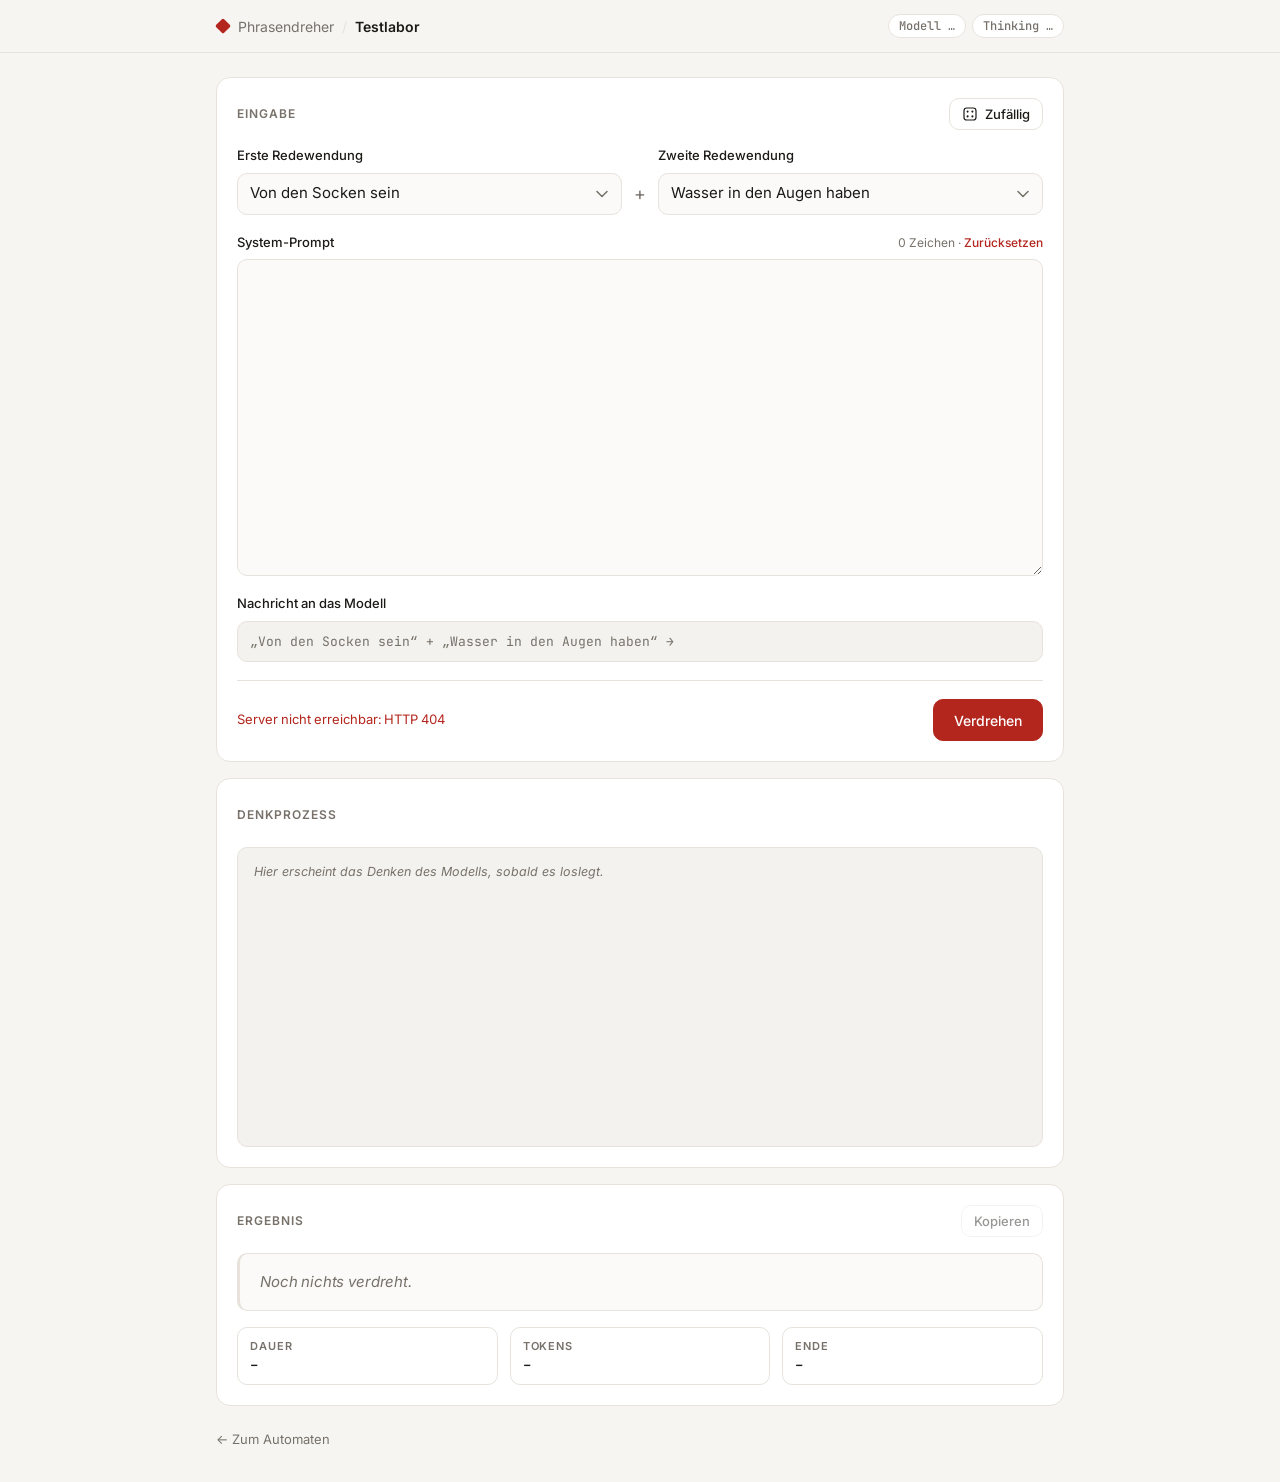
==== public/test.html @ 346e31f2 "Testlabor unter /test: Prompt ausprobieren mit Live-Denkprozess - Zwei Redewendungen wählen oder wür" ====
<!doctype html>
<html lang="de">
<head>
  <meta charset="utf-8">
  <meta name="viewport" content="width=device-width, initial-scale=1, viewport-fit=cover">
  <meta name="robots" content="noindex">
  <title>Testlabor · Phrasendreher</title>
  <link rel="icon" href="data:image/svg+xml,<svg xmlns='http://www.w3.org/2000/svg' viewBox='0 0 100 100'><rect x='8' y='8' width='84' height='84' rx='14' fill='%235a1a10' stroke='%23d9a945' stroke-width='6'/><path d='M50 22 64 50 50 78 36 50Z' fill='%23b3261e'/></svg>">
  <link rel="preconnect" href="https://fonts.googleapis.com">
  <link rel="preconnect" href="https://fonts.gstatic.com" crossorigin>
  <link href="https://fonts.googleapis.com/css2?family=Inter:wght@400;500;600&family=JetBrains+Mono:wght@400;500&display=swap" rel="stylesheet">
  <link rel="stylesheet" href="test.css">
</head>
<body>
  <header class="bar">
    <div class="brand">
      <span class="logo" aria-hidden="true"></span>
      <span>Phrasendreher</span>
      <span class="sep">/</span>
      <strong>Testlabor</strong>
    </div>
    <div class="chips">
      <span class="chip" id="modelChip">Modell …</span>
      <span class="chip" id="thinkChip">Thinking …</span>
    </div>
  </header>

  <main>
    <form id="form" class="card" autocomplete="off">
      <div class="card-head">
        <h2>Eingabe</h2>
        <button type="button" class="ghost" id="randomBtn">
          <svg viewBox="0 0 20 20" width="16" height="16" aria-hidden="true"><rect x="2.5" y="2.5" width="15" height="15" rx="3.5" fill="none" stroke="currentColor" stroke-width="1.5"/><circle cx="7" cy="7" r="1.3"/><circle cx="13" cy="13" r="1.3"/><circle cx="13" cy="7" r="1.3"/><circle cx="7" cy="13" r="1.3"/></svg>
          Zufällig
        </button>
      </div>

      <div class="pair">
        <div class="field">
          <label for="a">Erste Redewendung</label>
          <select id="a" required></select>
        </div>
        <span class="plus" aria-hidden="true">+</span>
        <div class="field">
          <label for="b">Zweite Redewendung</label>
          <select id="b" required></select>
        </div>
      </div>

      <div class="field">
        <div class="label-row">
          <label for="system">System-Prompt</label>
          <span class="hint"><span id="charCount">0</span> Zeichen · <button type="button" class="link" id="resetBtn">Zurücksetzen</button></span>
        </div>
        <textarea id="system" rows="14" spellcheck="false" maxlength="8000"></textarea>
      </div>

      <div class="field">
        <span class="label">Nachricht an das Modell</span>
        <div class="preview" id="userPreview">…</div>
      </div>

      <div class="actions">
        <span class="status" id="status" aria-live="polite"></span>
        <button type="button" class="secondary" id="stopBtn" hidden>Abbrechen</button>
        <button type="submit" class="primary" id="runBtn">Verdrehen</button>
      </div>
    </form>

    <section class="card">
      <div class="card-head">
        <h2>Denkprozess</h2>
        <span class="live" id="live" hidden><i></i> live</span>
      </div>
      <pre class="reasoning" id="reasoning" tabindex="0" aria-label="Denkprozess des Modells"><span class="placeholder">Hier erscheint das Denken des Modells, sobald es loslegt.</span></pre>
    </section>

    <section class="card">
      <div class="card-head">
        <h2>Ergebnis</h2>
        <button type="button" class="ghost" id="copyBtn" disabled>Kopieren</button>
      </div>
      <p class="result empty" id="result">Noch nichts verdreht.</p>
      <dl class="meta" id="meta">
        <div><dt>Dauer</dt><dd id="mTime">–</dd></div>
        <div><dt>Tokens</dt><dd id="mTokens">–</dd></div>
        <div><dt>Ende</dt><dd id="mFinish">–</dd></div>
      </dl>
      <details class="raw" id="rawBox" hidden>
        <summary>Rohantwort</summary>
        <pre id="raw"></pre>
      </details>
    </section>
  </main>

  <footer><a href="./">← Zum Automaten</a></footer>

  <script src="redewendungen.js"></script>
  <script src="dreher.js"></script>
  <script src="test.js"></script>
</body>
</html>
---- public/test.css ----
:root {
  --bg: #f6f5f2;
  --card: #ffffff;
  --text: #1c1a17;
  --muted: #77716a;
  --line: #e7e3dc;
  --field: #fbfaf8;
  --accent: #b3261e;
  --accent-ink: #ffffff;
  --focus: rgba(179, 38, 30, .18);
  --code: #f4f2ee;
  --sans: "Inter", system-ui, sans-serif;
  --mono: "JetBrains Mono", ui-monospace, SFMono-Regular, Menlo, monospace;
  color-scheme: light;
}
@media (prefers-color-scheme: dark) {
  :root {
    --bg: #121110;
    --card: #1a1917;
    --text: #efebe4;
    --muted: #958e85;
    --line: #2b2926;
    --field: #151413;
    --accent: #e0574b;
    --accent-ink: #1a0b09;
    --focus: rgba(224, 87, 75, .22);
    --code: #141312;
    color-scheme: dark;
  }
}

* { box-sizing: border-box; }

body {
  margin: 0;
  font: 400 15px/1.5 var(--sans);
  color: var(--text);
  background: var(--bg);
  -webkit-font-smoothing: antialiased;
}

/* ---------- Kopf ---------- */
.bar {
  position: sticky;
  top: 0;
  z-index: 2;
  display: flex;
  flex-wrap: wrap;
  gap: 10px 16px;
  align-items: center;
  justify-content: space-between;
  padding: max(14px, env(safe-area-inset-top)) max(16px, calc((100% - 880px) / 2 + 16px)) 14px;
  background: color-mix(in srgb, var(--bg) 85%, transparent);
  backdrop-filter: blur(10px);
  -webkit-backdrop-filter: blur(10px);
  border-bottom: 1px solid var(--line);
}
.brand { display: flex; align-items: center; gap: 8px; font-size: 14px; color: var(--muted); }
.brand strong { color: var(--text); font-weight: 600; }
.sep { color: var(--line); }
.logo {
  width: 14px;
  height: 14px;
  background: var(--accent);
  transform: rotate(45deg) scale(.8);
  border-radius: 2px;
}
.chips { display: flex; gap: 6px; flex-wrap: wrap; }
.chip {
  padding: 3px 10px;
  font: 500 12px var(--mono);
  color: var(--muted);
  background: var(--card);
  border: 1px solid var(--line);
  border-radius: 999px;
}

main {
  width: min(880px, 100%);
  margin: 0 auto;
  padding: 24px 16px 8px;
  display: grid;
  gap: 16px;
}

/* ---------- Karten ---------- */
.card {
  padding: 20px;
  background: var(--card);
  border: 1px solid var(--line);
  border-radius: 14px;
}
.card-head {
  display: flex;
  align-items: center;
  justify-content: space-between;
  gap: 12px;
  min-height: 32px;
  margin-bottom: 16px;
}
h2 {
  margin: 0;
  font-size: 12px;
  font-weight: 600;
  letter-spacing: .08em;
  text-transform: uppercase;
  color: var(--muted);
}

/* ---------- Felder ---------- */
form { display: grid; gap: 18px; }
form .card-head { margin-bottom: -2px; }

.field { display: grid; gap: 7px; min-width: 0; }
label, .label { font-size: 13px; font-weight: 500; }
.label-row { display: flex; align-items: baseline; justify-content: space-between; gap: 12px; }
.hint { font-size: 12px; color: var(--muted); font-variant-numeric: tabular-nums; }

.pair {
  display: grid;
  grid-template-columns: 1fr auto 1fr;
  align-items: end;
  gap: 12px;
}
.plus {
  height: 42px;
  display: grid;
  place-items: center;
  font-size: 18px;
  color: var(--muted);
}

select, textarea, .preview {
  width: 100%;
  font: inherit;
  color: var(--text);
  background: var(--field);
  border: 1px solid var(--line);
  border-radius: 10px;
  transition: border-color .15s, box-shadow .15s;
}
select {
  height: 42px;
  padding: 0 36px 0 12px;
  appearance: none;
  -webkit-appearance: none;
  text-overflow: ellipsis;
  background-image: url("data:image/svg+xml,%3Csvg xmlns='http://www.w3.org/2000/svg' width='12' height='8' viewBox='0 0 12 8'%3E%3Cpath d='M1 1.5 6 6.5l5-5' fill='none' stroke='%2377716a' stroke-width='1.5' stroke-linecap='round' stroke-linejoin='round'/%3E%3C/svg%3E");
  background-repeat: no-repeat;
  background-position: right 13px center;
  cursor: pointer;
}
textarea {
  padding: 12px;
  font: 13px/1.6 var(--mono);
  resize: vertical;
  min-height: 180px;
}
.preview {
  padding: 10px 12px;
  font: 13px/1.5 var(--mono);
  color: var(--muted);
  background: var(--code);
  overflow-wrap: anywhere;
}
select:focus, textarea:focus {
  outline: none;
  border-color: var(--accent);
  box-shadow: 0 0 0 4px var(--focus);
}

/* ---------- Knöpfe ---------- */
button {
  font: 500 14px var(--sans);
  cursor: pointer;
  border-radius: 10px;
  transition: background .15s, border-color .15s, opacity .15s, transform .05s;
}
button:active { transform: translateY(1px); }
button:disabled { opacity: .45; cursor: default; transform: none; }
button:focus-visible { outline: none; box-shadow: 0 0 0 4px var(--focus); }

.primary, .secondary {
  height: 42px;
  padding: 0 20px;
}
.primary {
  color: var(--accent-ink);
  background: var(--accent);
  border: 1px solid var(--accent);
}
.primary:hover:not(:disabled) { filter: brightness(1.06); }
.secondary {
  color: var(--text);
  background: transparent;
  border: 1px solid var(--line);
}
.secondary:hover { border-color: var(--muted); }
.ghost {
  display: inline-flex;
  align-items: center;
  gap: 7px;
  height: 32px;
  padding: 0 12px;
  font-size: 13px;
  color: var(--text);
  background: transparent;
  border: 1px solid var(--line);
}
.ghost svg { fill: currentColor; }
.ghost:hover:not(:disabled) { border-color: var(--muted); }
.link {
  padding: 0;
  font-size: 12px;
  color: var(--accent);
  background: none;
  border: 0;
  border-radius: 4px;
}

.actions {
  display: flex;
  align-items: center;
  justify-content: flex-end;
  gap: 10px;
  padding-top: 4px;
  border-top: 1px solid var(--line);
  padding-top: 18px;
}
.status { margin-right: auto; font-size: 13px; color: var(--muted); font-variant-numeric: tabular-nums; }
.status.error { color: var(--accent); }

/* ---------- Ausgabe ---------- */
.live {
  display: inline-flex;
  align-items: center;
  gap: 6px;
  font: 500 12px var(--mono);
  color: var(--accent);
}
.live i {
  width: 7px;
  height: 7px;
  border-radius: 50%;
  background: currentColor;
  animation: pulse 1.2s ease-in-out infinite;
}
@keyframes pulse { 50% { opacity: .25; } }
[hidden] { display: none !important; }

.reasoning {
  margin: 0;
  height: 300px;
  overflow-y: auto;
  padding: 14px 16px;
  font: 12.5px/1.65 var(--mono);
  color: var(--muted);
  white-space: pre-wrap;
  overflow-wrap: anywhere;
  background: var(--code);
  border: 1px solid var(--line);
  border-radius: 10px;
  scroll-behavior: auto;
}
.reasoning:focus-visible { outline: none; box-shadow: 0 0 0 4px var(--focus); }
.placeholder { font-family: var(--sans); font-style: italic; }

.result {
  margin: 0;
  padding: 18px 20px;
  font-size: clamp(20px, 4.4vw, 26px);
  font-weight: 600;
  line-height: 1.3;
  letter-spacing: -.01em;
  background: var(--field);
  border: 1px solid var(--line);
  border-left: 3px solid var(--accent);
  border-radius: 10px;
  overflow-wrap: anywhere;
}
.result.empty { font-size: 15px; font-weight: 400; color: var(--muted); font-style: italic; border-left-color: var(--line); }
.result.streaming::after { content: "▍"; color: var(--accent); animation: pulse 1s steps(2) infinite; }

.meta {
  display: grid;
  grid-template-columns: repeat(3, 1fr);
  gap: 12px;
  margin: 16px 0 0;
}
.meta div { padding: 10px 12px; border: 1px solid var(--line); border-radius: 10px; }
.meta dt { font-size: 11px; font-weight: 600; letter-spacing: .08em; text-transform: uppercase; color: var(--muted); }
.meta dd { margin: 2px 0 0; font: 500 14px var(--mono); }

.raw { margin-top: 14px; font-size: 13px; }
.raw summary { cursor: pointer; color: var(--muted); }
.raw pre {
  margin: 8px 0 0;
  padding: 12px;
  font: 12.5px/1.6 var(--mono);
  white-space: pre-wrap;
  background: var(--code);
  border: 1px solid var(--line);
  border-radius: 10px;
}

footer {
  width: min(880px, 100%);
  margin: 0 auto;
  padding: 16px 16px max(32px, env(safe-area-inset-bottom));
  font-size: 13px;
}
footer a { color: var(--muted); text-decoration: none; }
footer a:hover { color: var(--text); }

@media (max-width: 640px) {
  .card { padding: 16px; }
  .pair { grid-template-columns: 1fr; gap: 14px; }
  .plus { display: none; }
  .meta { grid-template-columns: 1fr 1fr 1fr; gap: 8px; }
  .meta div { padding: 8px 10px; }
  .actions .primary { flex: 1; }
  .status { flex-basis: 100%; order: -1; }
  .actions { flex-wrap: wrap; }
}

@media (prefers-reduced-motion: reduce) {
  *, *::before, *::after { animation: none !important; transition: none !important; }
}
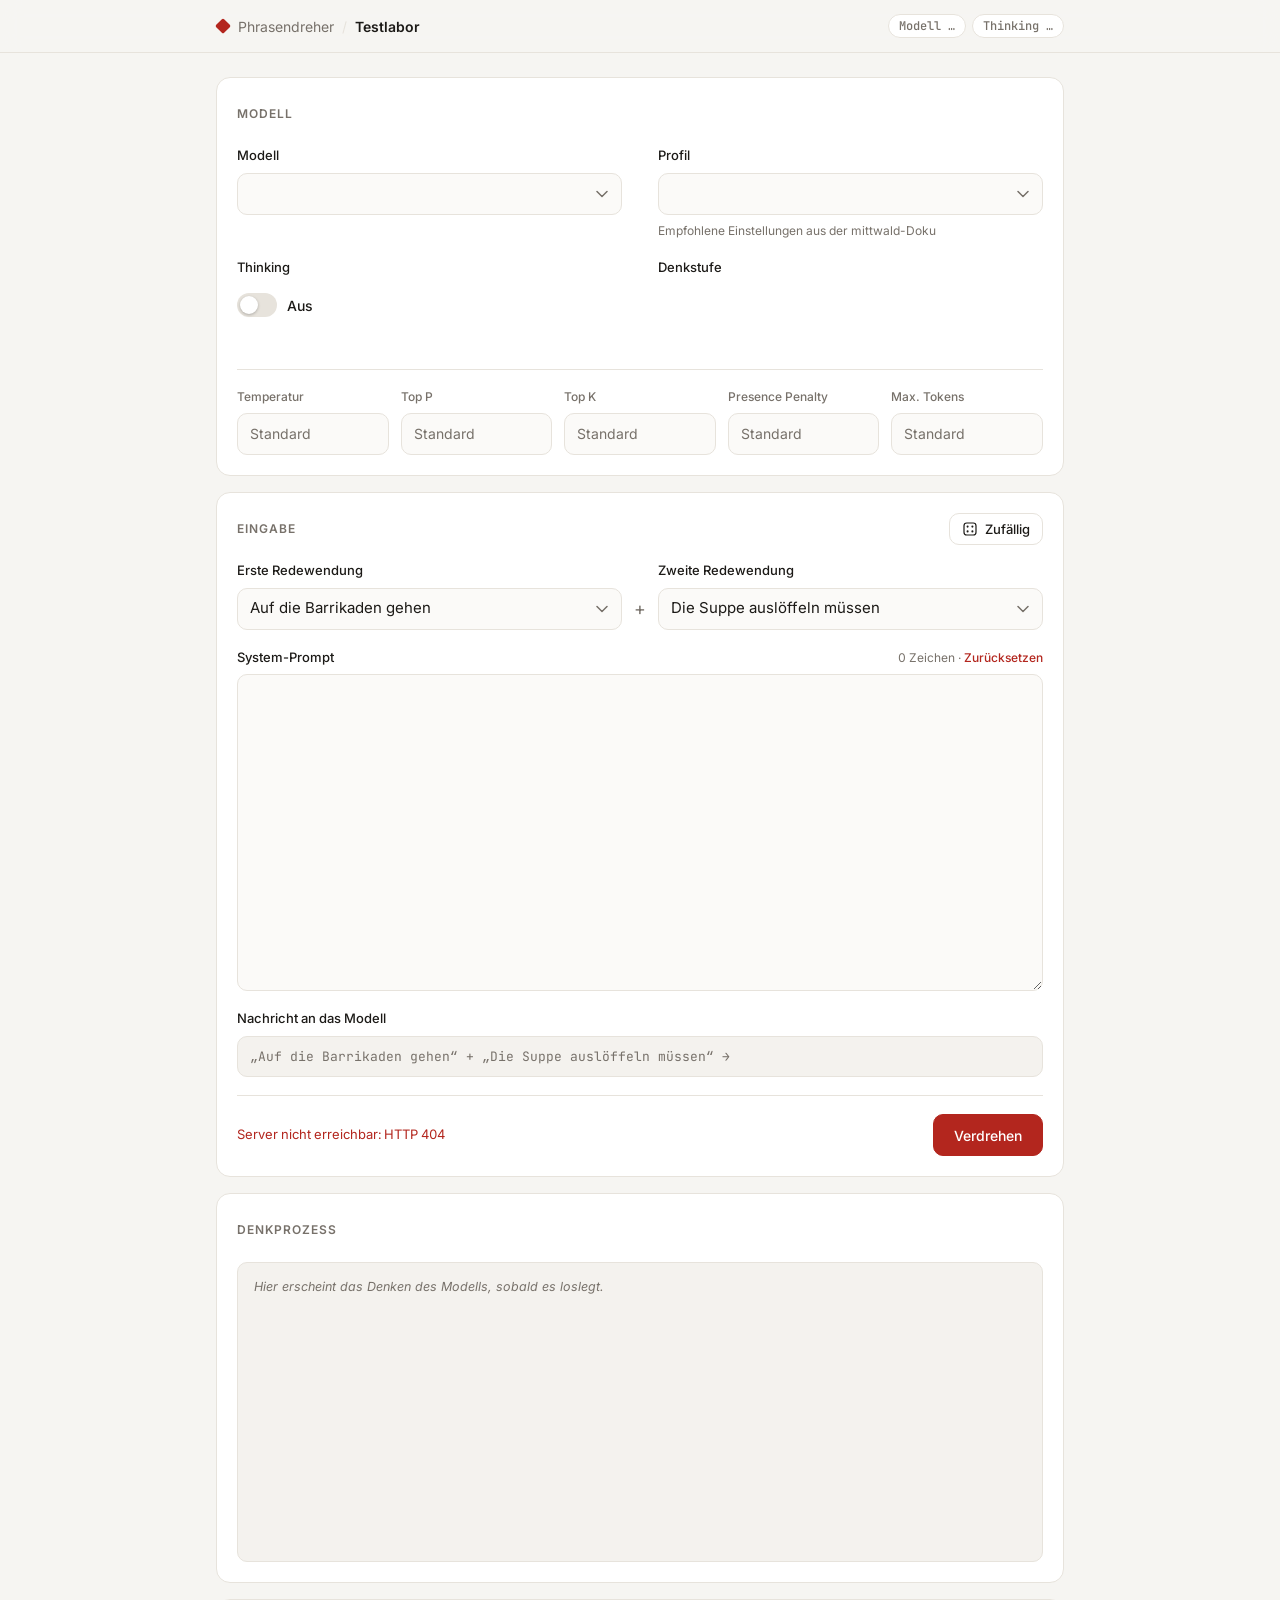
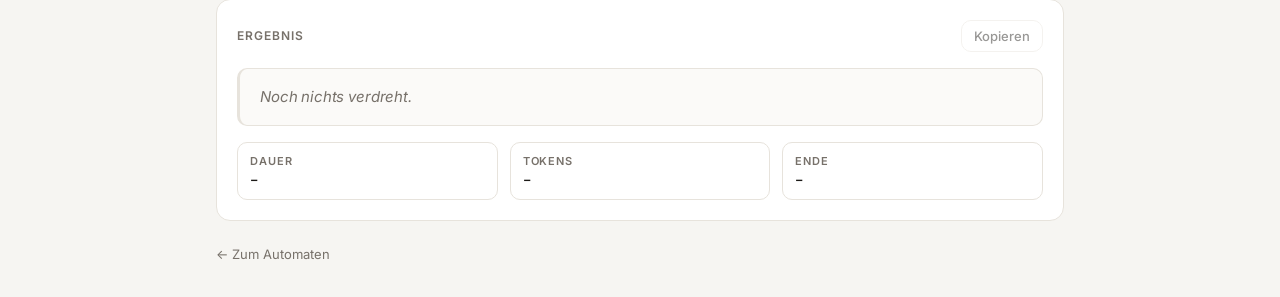
==== commit 9a7d89ee: "Testlabor: Modell-, Profil- und Denkstufen-Auswahl - Modellliste live aus /v1/models, angereichert ü" ====
--- a/public/test.html
+++ b/public/test.html
@@ -26,7 +26,68 @@
   </header>
 
   <main>
-    <form id="form" class="card" autocomplete="off">
+    <form id="form" class="stack" autocomplete="off" novalidate>
+    <section class="card" id="modelCard">
+      <div class="card-head">
+        <h2>Modell</h2>
+        <a class="ghost" id="docLink" href="#" target="_blank" rel="noopener" hidden>Doku ↗</a>
+      </div>
+
+      <div class="grid-2">
+        <div class="field">
+          <label for="model">Modell</label>
+          <select id="model"></select>
+          <span class="sub" id="modelInfo">&nbsp;</span>
+        </div>
+        <div class="field">
+          <label for="profile">Profil</label>
+          <select id="profile"></select>
+          <span class="sub">Empfohlene Einstellungen aus der mittwald-Doku</span>
+        </div>
+      </div>
+
+      <div class="grid-2">
+        <div class="field">
+          <span class="label" id="thinkingLabel">Thinking</span>
+          <label class="switch">
+            <input type="checkbox" id="thinking" aria-labelledby="thinkingLabel">
+            <span class="track" aria-hidden="true"></span>
+            <span class="switch-text" id="thinkingText">Aus</span>
+          </label>
+          <span class="sub" id="thinkingHint">&nbsp;</span>
+        </div>
+        <div class="field">
+          <span class="label" id="effortLabel">Denkstufe</span>
+          <div class="segmented" id="effort" role="radiogroup" aria-labelledby="effortLabel"></div>
+          <span class="sub" id="effortHint">&nbsp;</span>
+        </div>
+      </div>
+
+      <div class="params">
+        <div class="field">
+          <label for="p-temperature">Temperatur</label>
+          <input type="number" id="p-temperature" data-param="temperature" min="0" max="2" step="any" placeholder="Standard">
+        </div>
+        <div class="field">
+          <label for="p-top_p">Top P</label>
+          <input type="number" id="p-top_p" data-param="top_p" min="0" max="1" step="any" placeholder="Standard">
+        </div>
+        <div class="field">
+          <label for="p-top_k">Top K</label>
+          <input type="number" id="p-top_k" data-param="top_k" min="1" max="200" step="1" placeholder="Standard">
+        </div>
+        <div class="field">
+          <label for="p-presence_penalty">Presence Penalty</label>
+          <input type="number" id="p-presence_penalty" data-param="presence_penalty" min="-2" max="2" step="any" placeholder="Standard">
+        </div>
+        <div class="field">
+          <label for="p-max_tokens">Max. Tokens</label>
+          <input type="number" id="p-max_tokens" data-param="max_tokens" min="16" max="32768" step="256" placeholder="Standard">
+        </div>
+      </div>
+    </section>
+
+    <section class="card input-card">
       <div class="card-head">
         <h2>Eingabe</h2>
         <button type="button" class="ghost" id="randomBtn">
@@ -65,6 +126,7 @@
         <button type="button" class="secondary" id="stopBtn" hidden>Abbrechen</button>
         <button type="submit" class="primary" id="runBtn">Verdrehen</button>
       </div>
+    </section>
     </form>
 
     <section class="card">
--- a/public/test.css
+++ b/public/test.css
@@ -108,8 +108,90 @@
 }
 
 /* ---------- Felder ---------- */
-form { display: grid; gap: 18px; }
-form .card-head { margin-bottom: -2px; }
+.stack { display: grid; gap: 16px; }
+.input-card, #modelCard { display: grid; gap: 18px; }
+.input-card .card-head, #modelCard .card-head { margin-bottom: -2px; }
+
+.grid-2 { display: grid; grid-template-columns: 1fr 1fr; gap: 12px 36px; align-items: start; }
+.sub { font-size: 12px; color: var(--muted); min-height: 18px; }
+
+input[type="number"] {
+  width: 100%;
+  height: 42px;
+  padding: 0 12px;
+  font: 500 14px var(--mono);
+  color: var(--text);
+  background: var(--field);
+  border: 1px solid var(--line);
+  border-radius: 10px;
+  transition: border-color .15s, box-shadow .15s;
+}
+input[type="number"]::placeholder { color: var(--muted); font-family: var(--sans); font-weight: 400; }
+input[type="number"]:focus { outline: none; border-color: var(--accent); box-shadow: 0 0 0 4px var(--focus); }
+input:disabled, select:disabled { opacity: .55; cursor: not-allowed; }
+
+.params {
+  display: grid;
+  grid-template-columns: repeat(5, 1fr);
+  gap: 12px;
+  padding-top: 18px;
+  border-top: 1px solid var(--line);
+}
+.params label { font-size: 12px; color: var(--muted); }
+
+/* Schalter */
+.switch { display: inline-flex; align-items: center; gap: 10px; height: 42px; cursor: pointer; width: fit-content; }
+.switch input { position: absolute; opacity: 0; width: 1px; height: 1px; }
+.track {
+  position: relative;
+  width: 40px;
+  height: 24px;
+  border-radius: 999px;
+  background: var(--line);
+  transition: background .2s;
+}
+.track::after {
+  content: "";
+  position: absolute;
+  top: 3px;
+  left: 3px;
+  width: 18px;
+  height: 18px;
+  border-radius: 50%;
+  background: #fff;
+  box-shadow: 0 1px 3px rgba(0, 0, 0, .25);
+  transition: transform .2s;
+}
+.switch input:checked + .track { background: var(--accent); }
+.switch input:checked + .track::after { transform: translateX(16px); }
+.switch input:focus-visible + .track { box-shadow: 0 0 0 4px var(--focus); }
+.switch input:disabled + .track { opacity: .5; }
+.switch:has(input:disabled) { cursor: not-allowed; }
+.switch-text { font-size: 14px; font-weight: 500; }
+
+/* Segmentierte Auswahl */
+.segmented {
+  display: inline-flex;
+  width: fit-content;
+  height: 42px;
+  padding: 3px;
+  gap: 2px;
+  background: var(--field);
+  border: 1px solid var(--line);
+  border-radius: 10px;
+}
+.segmented button {
+  min-width: 72px;
+  padding: 0 14px;
+  font: 500 13px var(--mono);
+  color: var(--muted);
+  background: transparent;
+  border: 0;
+  border-radius: 7px;
+}
+.segmented button[aria-checked="true"] { color: var(--text); background: var(--card); box-shadow: 0 1px 3px rgba(0, 0, 0, .12), 0 0 0 1px var(--line); }
+.segmented button:disabled { cursor: not-allowed; }
+.segmented:empty { display: none; }
 
 .field { display: grid; gap: 7px; min-width: 0; }
 label, .label { font-size: 13px; font-weight: 500; }
@@ -314,6 +396,9 @@
 
 @media (max-width: 640px) {
   .card { padding: 16px; }
+  .grid-2 { grid-template-columns: 1fr; }
+  .params { grid-template-columns: repeat(2, 1fr); }
+  .params .field:last-child { grid-column: 1 / -1; }
   .pair { grid-template-columns: 1fr; gap: 14px; }
   .plus { display: none; }
   .meta { grid-template-columns: 1fr 1fr 1fr; gap: 8px; }
@@ -326,3 +411,4 @@
 @media (prefers-reduced-motion: reduce) {
   *, *::before, *::after { animation: none !important; transition: none !important; }
 }
+a.ghost { text-decoration: none; }
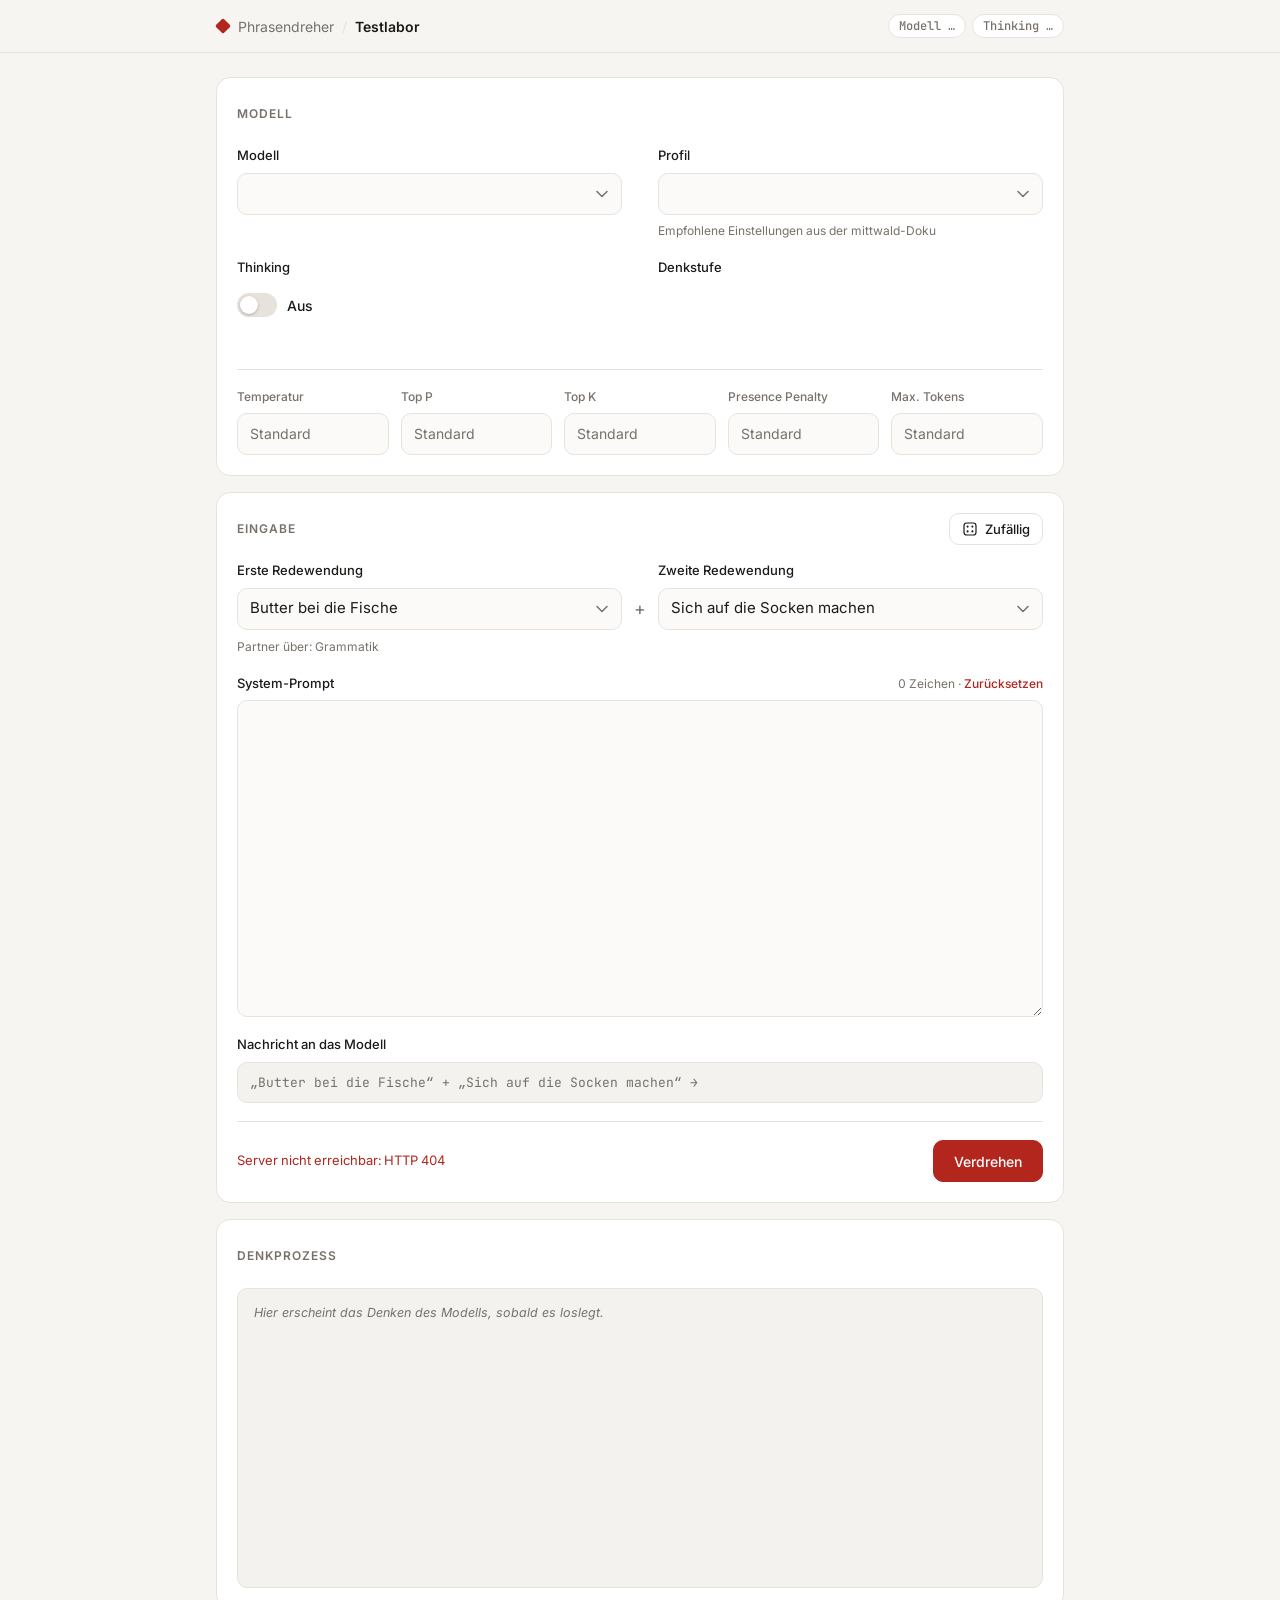
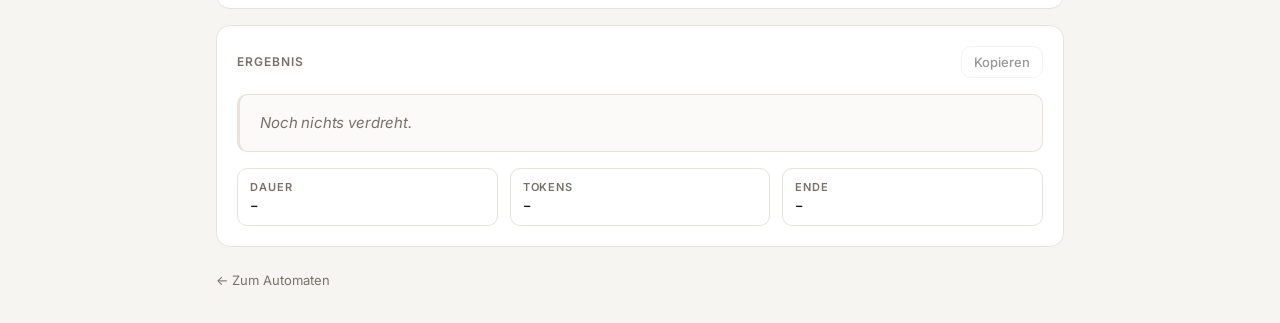
==== commit 6cdbf56e: "Paare aus Stapel und passendem Partner: Bedeutung, Bild, Klang, Grammatik - Erste Redewendung aus ei" ====
--- a/public/test.html
+++ b/public/test.html
@@ -107,6 +107,7 @@
           <select id="b" required></select>
         </div>
       </div>
+      <span class="sub" id="pairSource" aria-live="polite">&nbsp;</span>
 
       <div class="field">
         <div class="label-row">
--- a/public/test.css
+++ b/public/test.css
@@ -412,3 +412,4 @@
   *, *::before, *::after { animation: none !important; transition: none !important; }
 }
 a.ghost { text-decoration: none; }
+#pairSource { margin-top: -10px; }
